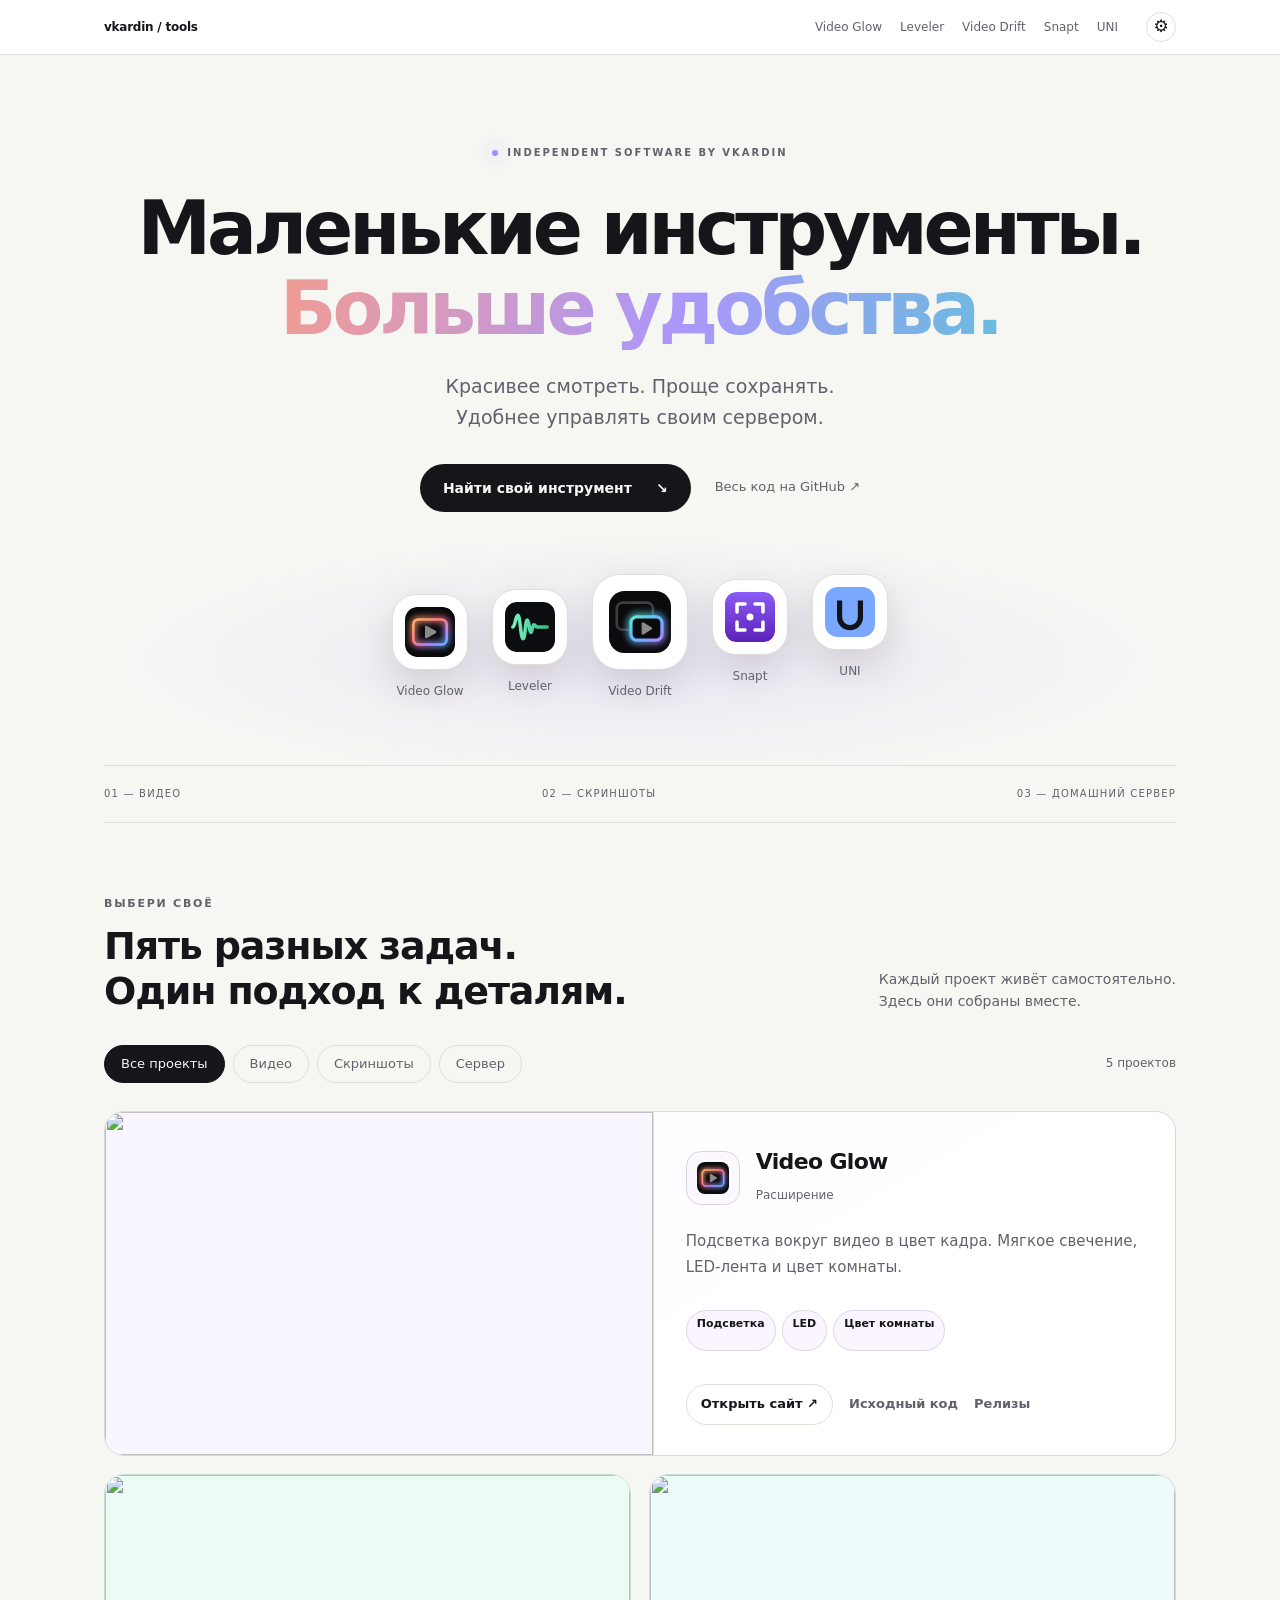
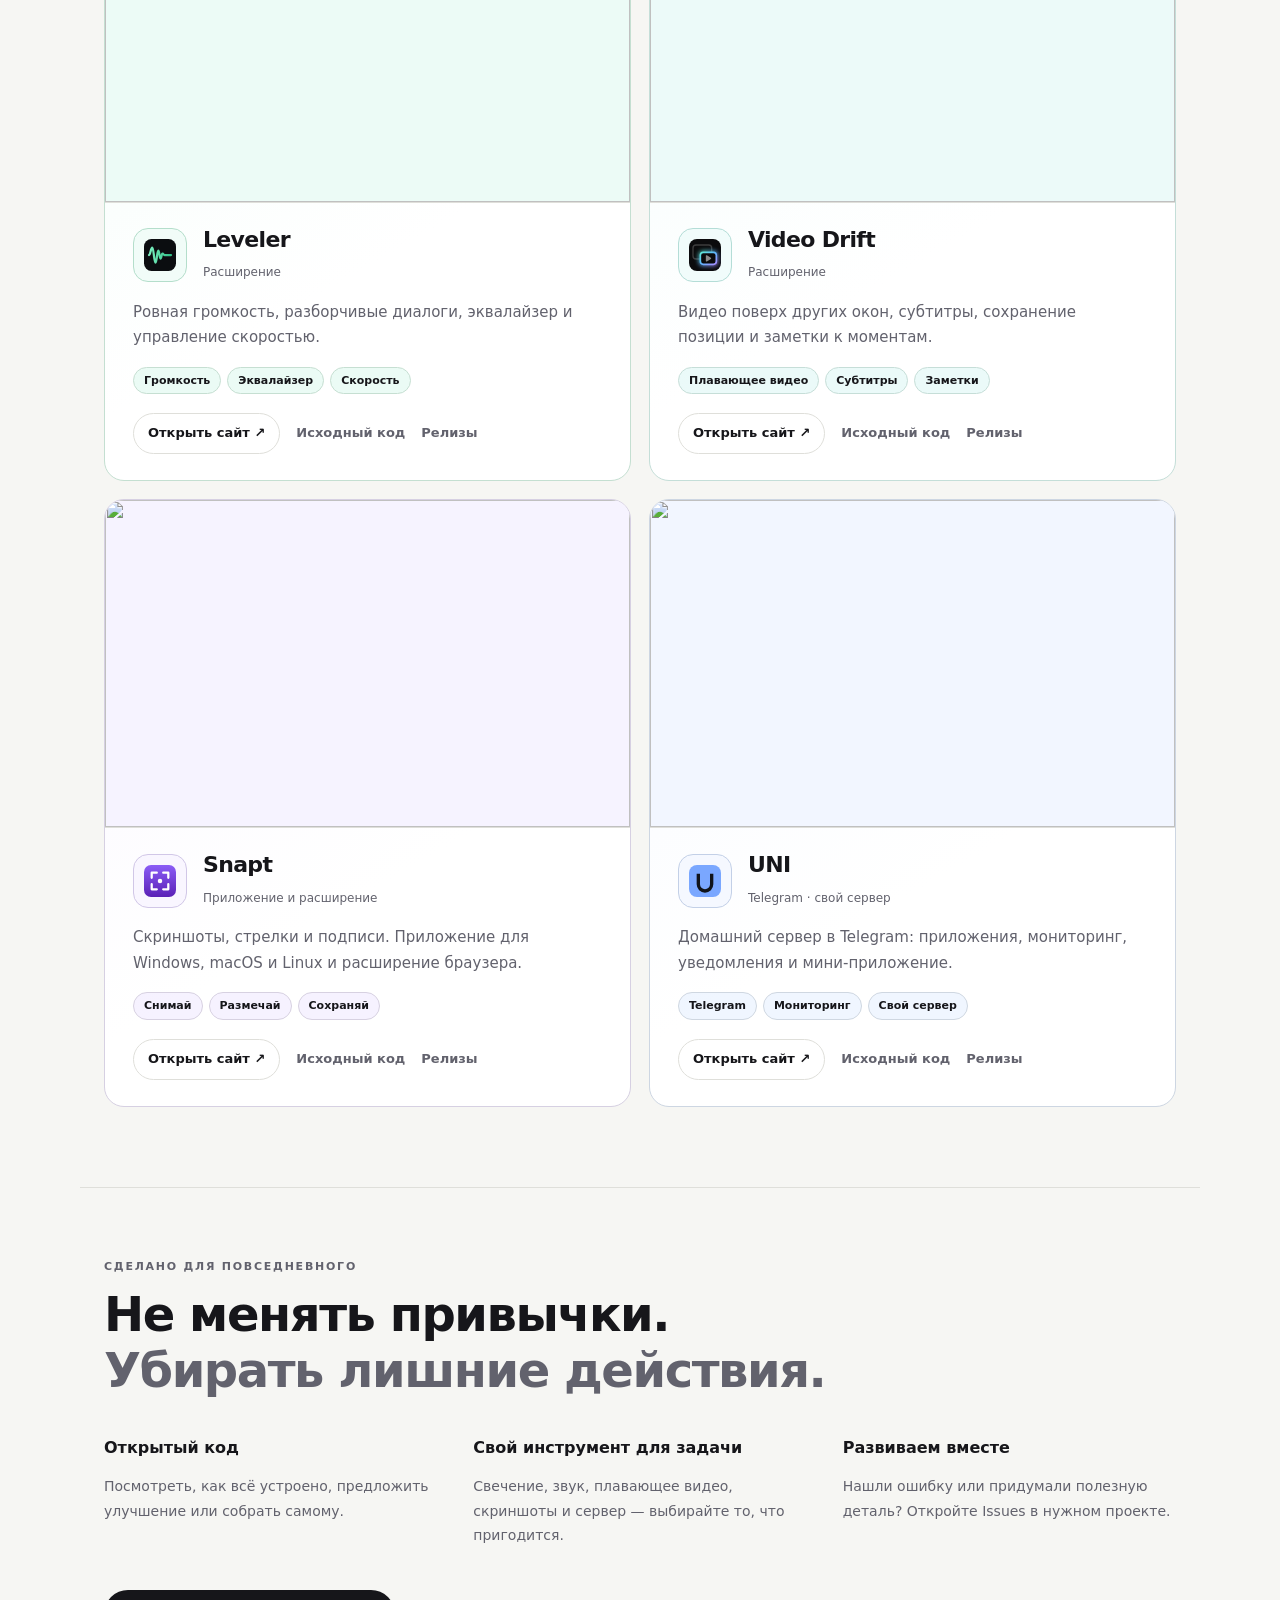
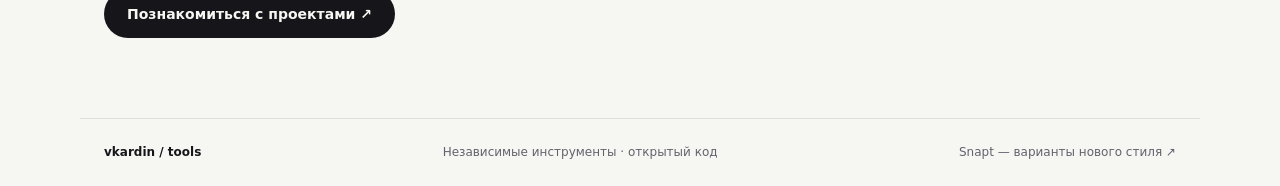
==== docs/projects/index.html @ ae161374 "Restore visual project cards and add shared site preferences" ====
<!doctype html><html lang="ru"><head><meta charset="utf-8"><meta name="viewport" content="width=device-width,initial-scale=1"><title>vkardin / tools — инструменты на каждый день</title><meta name="description" content="Video Glow, Leveler, Video Drift, Snapt и UNI. Все проекты vkardin: видео, скриншоты и домашний сервер."><meta property="og:title" content="vkardin / tools"><meta property="og:description" content="Видео. Скриншоты. Свой сервер. Пять проектов одного автора."><meta property="og:image" content="https://vkardin.github.io/video-drift/img/apps/glow-ru.webp"><meta name="theme-color" content="#0a0a0b"><link rel="canonical" href="https://vkardin.github.io/video-glow/projects/"><link rel="icon" href="../img/logo.svg"><script src="../family-head.js?v=2"></script><link rel="stylesheet" href="../family.css?v=2"><link rel="stylesheet" href="hub.css?v=1"></head><body data-family="hub" style="--family-accent:#a98bff"><a class="family-skip" href="#family-content" data-family-word="skip">Перейти к содержимому</a><nav class="family-nav" aria-label="vkardin projects"><div class="family-nav-inner"><a class="family-brand" href="https://vkardin.github.io/video-glow/projects/">vkardin / tools</a><div class="family-nav-links"><a href="https://vkardin.github.io/video-glow/">Video Glow</a><a href="https://vkardin.github.io/leveler/">Leveler</a><a href="https://vkardin.github.io/video-drift/">Video Drift</a><a href="https://vkardin.github.io/snapt/">Snapt</a><a href="https://vkardin.github.io/uni-homebot/">UNI</a></div></div></nav>
<main id="family-content" tabindex="-1"><section class="hub-hero hub-wrap"><div class="hub-eyebrow"><span></span> INDEPENDENT SOFTWARE BY VKARDIN</div><h1>Маленькие инструменты.<br><em>Больше удобства.</em></h1><p class="hub-lead">Красивее смотреть. Проще сохранять.<br>Удобнее управлять своим сервером.</p><div class="hub-cta"><a class="hub-button" href="#projects">Найти свой инструмент <span>↘</span></a><a href="https://github.com/vkardin" class="hub-source">Весь код на GitHub ↗</a></div><div class="hub-orbit" aria-label="Пять проектов vkardin"><a href="#video-glow" class="orbit-app" style="--i:0"><img src="../family-assets/video-glow.svg" width="52" height="52" alt=""><span>Video Glow</span></a><a href="#leveler" class="orbit-app" style="--i:1"><img src="../family-assets/leveler.svg" width="52" height="52" alt=""><span>Leveler</span></a><a href="#video-drift" class="orbit-app" style="--i:2"><img src="../family-assets/video-drift.svg" width="52" height="52" alt=""><span>Video Drift</span></a><a href="#snapt" class="orbit-app" style="--i:3"><img src="../family-assets/snapt.svg" width="52" height="52" alt=""><span>Snapt</span></a><a href="#uni-homebot" class="orbit-app" style="--i:4"><img src="../family-assets/uni-homebot.svg" width="52" height="52" alt=""><span>UNI</span></a>
</div><div class="hub-baseline"><span>01 — ВИДЕО</span><span>02 — СКРИНШОТЫ</span><span>03 — ДОМАШНИЙ СЕРВЕР</span></div></section>
<section id="projects" class="hub-wrap hub-projects"><div class="hub-section-head"><div><p class="family-kicker">ВЫБЕРИ СВОЁ</p><h2>Пять разных задач.<br>Один подход к деталям.</h2></div><p>Каждый проект живёт самостоятельно.<br>Здесь они собраны вместе.</p></div><div class="hub-filters" role="group" aria-label="Категории проектов"><button data-filter="all" aria-pressed="true">Все проекты</button><button data-filter="video" aria-pressed="false">Видео</button><button data-filter="capture" aria-pressed="false">Скриншоты</button><button data-filter="server" aria-pressed="false">Сервер</button><span id="filter-result" role="status" aria-live="polite">5 проектов</span></div><div class="family-grid hub-grid"><article id="video-glow" data-category="video" class="family-card" style="--project-accent:#d3b3ff"><a class="family-preview" href="https://vkardin.github.io/video-glow/" tabindex="-1" aria-hidden="true"><img src="https://vkardin.github.io/video-drift/img/apps/glow-ru.webp" alt="" width="960" height="600" loading="lazy"></a><header class="family-card-header"><span class="family-icon"><img src="../family-assets/video-glow.svg" alt="" width="32" height="32" loading="lazy"></span><div><h3>Video Glow</h3><small data-family-type="video-glow">Расширение</small></div></header><p data-family-description="video-glow">Подсветка вокруг видео в цвет кадра. Мягкое свечение, LED-лента и цвет комнаты.</p><ul class="family-chips"><li data-family-chip="video-glow:0">Подсветка</li><li data-family-chip="video-glow:1">LED</li><li data-family-chip="video-glow:2">Цвет комнаты</li></ul><div class="family-actions"><a data-family-site="video-glow" href="https://vkardin.github.io/video-glow/" data-family-word="site">Открыть сайт ↗</a><a href="https://github.com/vkardin/video-glow" data-family-word="code">Исходный код</a><a href="https://github.com/vkardin/video-glow/releases" data-family-word="download">Релизы</a></div></article><article id="leveler" data-category="video" class="family-card" style="--project-accent:#63ddb0"><a class="family-preview" href="https://vkardin.github.io/leveler/" tabindex="-1" aria-hidden="true"><img src="https://vkardin.github.io/video-glow/img/apps/leveler-ru.webp" alt="" width="960" height="600" loading="lazy"></a><header class="family-card-header"><span class="family-icon"><img src="../family-assets/leveler.svg" alt="" width="32" height="32" loading="lazy"></span><div><h3>Leveler</h3><small data-family-type="leveler">Расширение</small></div></header><p data-family-description="leveler">Ровная громкость, разборчивые диалоги, эквалайзер и управление скоростью.</p><ul class="family-chips"><li data-family-chip="leveler:0">Громкость</li><li data-family-chip="leveler:1">Эквалайзер</li><li data-family-chip="leveler:2">Скорость</li></ul><div class="family-actions"><a data-family-site="leveler" href="https://vkardin.github.io/leveler/" data-family-word="site">Открыть сайт ↗</a><a href="https://github.com/vkardin/leveler" data-family-word="code">Исходный код</a><a href="https://github.com/vkardin/leveler/releases" data-family-word="download">Релизы</a></div></article><article id="video-drift" data-category="video" class="family-card" style="--project-accent:#63d9d0"><a class="family-preview" href="https://vkardin.github.io/video-drift/" tabindex="-1" aria-hidden="true"><img src="https://vkardin.github.io/video-glow/img/apps/floatr-ru.webp" alt="" width="960" height="600" loading="lazy"></a><header class="family-card-header"><span class="family-icon"><img src="../family-assets/video-drift.svg" alt="" width="32" height="32" loading="lazy"></span><div><h3>Video Drift</h3><small data-family-type="video-drift">Расширение</small></div></header><p data-family-description="video-drift">Видео поверх других окон, субтитры, сохранение позиции и заметки к моментам.</p><ul class="family-chips"><li data-family-chip="video-drift:0">Плавающее видео</li><li data-family-chip="video-drift:1">Субтитры</li><li data-family-chip="video-drift:2">Заметки</li></ul><div class="family-actions"><a data-family-site="video-drift" href="https://vkardin.github.io/video-drift/" data-family-word="site">Открыть сайт ↗</a><a href="https://github.com/vkardin/video-drift" data-family-word="code">Исходный код</a><a href="https://github.com/vkardin/video-drift/releases" data-family-word="download">Релизы</a></div></article><article id="snapt" data-category="capture" class="family-card" style="--project-accent:#b79bff"><a class="family-preview" href="https://vkardin.github.io/snapt/" tabindex="-1" aria-hidden="true"><img src="https://vkardin.github.io/video-glow/img/apps/snapt.webp" alt="" width="960" height="600" loading="lazy"></a><header class="family-card-header"><span class="family-icon"><img src="../family-assets/snapt.svg" alt="" width="32" height="32" loading="lazy"></span><div><h3>Snapt</h3><small data-family-type="snapt">Приложение и расширение</small></div></header><p data-family-description="snapt">Скриншоты, стрелки и подписи. Приложение для Windows, macOS и Linux и расширение браузера.</p><ul class="family-chips"><li data-family-chip="snapt:0">Снимай</li><li data-family-chip="snapt:1">Размечай</li><li data-family-chip="snapt:2">Сохраняй</li></ul><div class="family-actions"><a data-family-site="snapt" href="https://vkardin.github.io/snapt/ru/" data-family-word="site">Открыть сайт ↗</a><a href="https://github.com/vkardin/snapt" data-family-word="code">Исходный код</a><a href="https://github.com/vkardin/snapt/releases" data-family-word="download">Релизы</a></div></article><article id="uni-homebot" data-category="server" class="family-card" style="--project-accent:#8fb5ff"><a class="family-preview" href="https://vkardin.github.io/uni-homebot/" tabindex="-1" aria-hidden="true"><img src="https://vkardin.github.io/video-glow/img/apps/uni.webp" alt="" width="960" height="600" loading="lazy"></a><header class="family-card-header"><span class="family-icon"><img src="../family-assets/uni-homebot.svg" alt="" width="32" height="32" loading="lazy"></span><div><h3>UNI</h3><small data-family-type="uni-homebot">Telegram · свой сервер</small></div></header><p data-family-description="uni-homebot">Домашний сервер в Telegram: приложения, мониторинг, уведомления и мини-приложение.</p><ul class="family-chips"><li data-family-chip="uni-homebot:0">Telegram</li><li data-family-chip="uni-homebot:1">Мониторинг</li><li data-family-chip="uni-homebot:2">Свой сервер</li></ul><div class="family-actions"><a data-family-site="uni-homebot" href="https://vkardin.github.io/uni-homebot/" data-family-word="site">Открыть сайт ↗</a><a href="https://github.com/vkardin/uni-homebot" data-family-word="code">Исходный код</a><a href="https://github.com/vkardin/uni-homebot/releases" data-family-word="download">Релизы</a></div></article>
</div></section><section class="hub-wrap hub-about"><p class="family-kicker">СДЕЛАНО ДЛЯ ПОВСЕДНЕВНОГО</p><h2>Не менять привычки.<br><span>Убирать лишние действия.</span></h2><div class="hub-principles"><div><b>Открытый код</b><p>Посмотреть, как всё устроено, предложить улучшение или собрать самому.</p></div><div><b>Свой инструмент для задачи</b><p>Свечение, звук, плавающее видео, скриншоты и сервер — выбирайте то, что пригодится.</p></div><div><b>Развиваем вместе</b><p>Нашли ошибку или придумали полезную деталь? Откройте Issues в нужном проекте.</p></div></div><a class="hub-button" href="https://github.com/vkardin">Познакомиться с проектами ↗</a></section></main><footer class="hub-wrap hub-footer"><a href="https://github.com/vkardin">vkardin / tools</a><span>Независимые инструменты · открытый код</span><a href="snapt-concepts.html">Snapt — варианты нового стиля ↗</a></footer><script src="../family.js?v=2"></script><script src="hub.js"></script></body></html>
---- docs/family.css ----
/* Shared presentation for the vkardin project family. */
:root{--family-bg:#0a0a0b;--family-card:#131315;--family-line:#27272c;--family-text:#f3f2ef;--family-muted:#a2a1aa;--family-field:#1c1c20}
@media(prefers-color-scheme:light){:root:not([data-theme=dark]){--family-bg:#f6f6f3;--family-card:#fff;--family-line:#dfdfda;--family-text:#16161a;--family-muted:#62626d;--family-field:#efefec}}
body[data-family]{--bg:var(--family-bg);--bg2:var(--family-field);--card:var(--family-card);--card2:var(--family-field);--line:var(--family-line);--text:var(--family-text);--text-2:var(--family-text);--muted:var(--family-muted);--dim:var(--family-muted);--field:var(--family-field);background:var(--family-bg);color:var(--family-text);font-family:Inter,system-ui,-apple-system,'Segoe UI',sans-serif;-webkit-font-smoothing:antialiased}
body[data-family] .wrap{max-width:1120px;margin-inline:auto;padding-inline:24px}
body[data-family] h1{font-size:clamp(38px,6.2vw,68px);line-height:1.06;letter-spacing:-.045em;text-wrap:balance}
body[data-family] h2{font-size:clamp(27px,3.4vw,40px);letter-spacing:-.03em;line-height:1.16;text-wrap:balance}
body[data-family] .hero{padding-block:76px 48px}
body[data-family] .top{background:var(--family-bg);border-bottom:1px solid var(--family-line)}
body[data-family] .btn{border-radius:999px;transition:background .18s,border-color .18s}
body[data-family] .btn.primary,body[data-family] .btn-primary{background:var(--family-text);border-color:var(--family-text);color:var(--family-bg);box-shadow:none}
body[data-family] img{max-width:100%}
body[data-family] a:focus-visible,body[data-family] button:focus-visible{outline:2px solid var(--family-accent,#b79bff);outline-offset:4px}
body[data-family] section[id]{scroll-margin-top:90px}
.family-nav{font:500 12px/1.4 Inter,system-ui,sans-serif!important;background:var(--family-card);border-bottom:1px solid var(--family-line);color:var(--family-muted);position:relative;z-index:11;display:block!important;padding:0!important}
.family-nav-inner{display:flex;align-items:center;gap:24px;max-width:1120px;margin:auto;padding:12px 24px;min-height:44px}
.family-brand{font-weight:750!important;letter-spacing:-.02em;color:var(--family-text)!important;text-decoration:none!important;white-space:nowrap}
.family-nav-links{display:flex;gap:18px;align-items:center;flex-wrap:wrap;margin-left:auto}
.family-nav a{color:var(--family-muted);text-decoration:none;font:inherit}
.family-nav a:hover,.family-nav a[aria-current=page]{color:var(--family-text)}
.family-skip{position:fixed;left:12px;top:-100px;z-index:100;background:var(--family-text);color:var(--family-bg);padding:10px;border-radius:8px}
.family-skip:focus{top:12px}
.family-section{padding:80px 0!important;border-top:1px solid var(--family-line);background:var(--family-bg);color:var(--family-text)}
.family-section .family-wrap{max-width:1120px;margin:auto;padding:0 24px}
.family-kicker{text-transform:uppercase;letter-spacing:.16em;font-size:11px;font-weight:700;color:var(--family-muted);margin:0 0 12px}
.family-section h2{margin:0 0 12px!important;color:var(--family-text)}
.family-intro{max-width:65ch;color:var(--family-muted);margin:0 0 32px;line-height:1.7}
.family-grid{display:grid;grid-template-columns:repeat(2,minmax(0,1fr));gap:18px}
.family-card{--project-accent:#b79bff;border:1px solid var(--family-line);border-radius:20px;padding:28px;background:var(--family-card);display:flex;flex-direction:column;gap:18px;transition:transform .18s,border-color .18s}
.family-card:hover{border-color:var(--project-accent);transform:translateY(-3px)}
.family-card-header{display:flex!important;align-items:center;gap:16px;padding:0!important;border:0!important;background:none!important;position:static!important;margin:0!important}
.family-icon{width:54px;height:54px;border:1px solid color-mix(in srgb,var(--project-accent) 35%,var(--family-line));background:color-mix(in srgb,var(--project-accent) 9%,var(--family-card));border-radius:15px;display:grid;place-items:center;flex:none;color:var(--project-accent);font-weight:800;font-size:22px}
.family-icon img{width:32px;height:32px;object-fit:contain}
.family-card h3{font-size:22px!important;line-height:1.2;letter-spacing:-.03em;margin:0 0 5px!important;color:var(--family-text)}
.family-card small{font-size:12px;color:var(--family-muted)}
.family-card p{margin:0!important;color:var(--family-muted);font-size:15px;line-height:1.7}
.family-actions{display:flex;align-items:center;gap:16px;flex-wrap:wrap;margin-top:auto;padding-top:3px}
.family-actions a{font-size:13px!important;font-weight:600;text-decoration:none!important;color:var(--family-muted)}
.family-actions a:first-child{color:var(--family-text);border:1px solid var(--family-line);padding:9px 14px;border-radius:999px}
.family-actions a:hover{color:var(--family-text);border-color:var(--project-accent)}
.family-credit{margin-top:24px;font-size:13px;color:var(--family-muted)}
.family-credit a{color:var(--family-text)}
@media(max-width:760px){.family-nav-inner{align-items:flex-start;gap:12px}.family-nav-links{gap:8px 14px;justify-content:flex-end}.family-grid{grid-template-columns:1fr}.family-section{padding-block:48px!important}.family-card{padding:22px}body[data-family] .hero{padding-block:48px 32px}body[data-family] .wrap{padding-inline:18px}.family-section .family-wrap{padding-inline:18px}}
@media(prefers-reduced-motion:reduce){html{scroll-behavior:auto!important}.family-card,body[data-family] .btn{transition:none}.family-card:hover{transform:none}}

/* Preview-led project cards. */
.family-card{position:relative;overflow:hidden;gap:16px;padding:0 28px 26px;border-color:color-mix(in srgb,var(--project-accent) 22%,var(--family-line));background:linear-gradient(150deg,color-mix(in srgb,var(--project-accent) 7%,var(--family-card)),var(--family-card) 60%)}
.family-preview{display:block;margin:0 -28px 8px;overflow:hidden;aspect-ratio:16/10;background:color-mix(in srgb,var(--project-accent) 12%,var(--family-card));border-bottom:1px solid var(--family-line)}
.family-preview img{display:block;width:100%;height:100%;object-fit:cover;transition:transform .35s}
.family-card:hover .family-preview img{transform:scale(1.025)}
.family-card .family-chips{list-style:none;display:flex;flex-wrap:wrap;gap:6px;margin:0;padding:0}
.family-chips li{font-size:11px;font-weight:600;padding:4px 10px;border-radius:999px;color:var(--family-text);background:color-mix(in srgb,var(--project-accent) 13%,transparent);border:1px solid color-mix(in srgb,var(--project-accent) 20%,var(--family-line))}
@media(max-width:760px){.family-card{padding:0 22px 22px}.family-preview{margin-inline:-22px}}
@media(prefers-reduced-motion:reduce){.family-preview img{transition:none}.family-card:hover .family-preview img{transform:none}}

/* Shared site controls and component tokens. */
:root[data-theme=light]{--family-bg:#f6f6f3;--family-card:#fff;--family-line:#dfdfda;--family-text:#16161a;--family-muted:#62626d;--family-field:#efefec;color-scheme:light}
:root[data-theme=dark]{--family-bg:#0a0a0b;--family-card:#131315;--family-line:#27272c;--family-text:#f3f2ef;--family-muted:#a2a1aa;--family-field:#1c1c20;color-scheme:dark}
@media(prefers-color-scheme:light){:root:not([data-theme=dark]){color-scheme:light}}
@media(prefers-color-scheme:dark){:root:not([data-theme=light]){color-scheme:dark}}
body[data-family]{--bg-soft:var(--family-field);--on-accent:var(--family-bg);--accent:var(--family-text);--brand:var(--family-text);--brand-strong:var(--family-text);--warn:var(--family-muted);--topbar:var(--family-bg);--hover-line:var(--family-muted);--font:Inter,system-ui,-apple-system,'Segoe UI',sans-serif}
body[data-family] .top .wrap{height:60px;gap:16px}
body[data-family] .top .brand{font-size:16px;font-weight:650;letter-spacing:-.01em;color:var(--family-text)}
body[data-family] .top .brand img{width:28px;height:28px}
body[data-family] .top nav,body[data-family] .top .nav{gap:20px;font-size:14px}
body[data-family] .top nav a,body[data-family] .top .nav a{font-size:14px;font-weight:400;color:var(--family-muted)}
body[data-family] .top nav a:hover{color:var(--family-text)}
body[data-family] .langs,body[data-family] .top nav .langs{display:flex;gap:2px;border:0;border-radius:999px;background:var(--family-field);padding:3px}
body[data-family] .langs button,body[data-family] .langs a{font:600 12px var(--font);padding:5px 10px;border-radius:999px;color:var(--family-muted);border:0;text-decoration:none}
body[data-family] .langs button[aria-pressed=true],body[data-family] .top nav .langs a[aria-current]{background:var(--family-text);color:var(--family-bg)}
body[data-family] .btn{font:600 15px var(--font);padding:12px 20px;border:1px solid var(--family-line);border-radius:999px;background:var(--family-card);color:var(--family-text);box-shadow:none}
body[data-family] .btn.primary,body[data-family] .btn-primary{background:var(--family-text);border-color:var(--family-text);color:var(--family-bg)}
body[data-family] .btn.primary:hover,body[data-family] .btn-primary:hover{background:var(--family-text);filter:brightness(.9)}
body[data-family] .copy{background:var(--family-field);color:var(--family-text);border:1px solid var(--family-line);border-radius:999px;font:600 13px var(--font)}
body[data-family] .tile,body[data-family] .card,body[data-family] .os,body[data-family] details{border-radius:16px}
.family-settings-button{flex:none;margin-left:4px;min-width:30px;height:30px;border:1px solid var(--family-line);border-radius:50%;background:transparent;color:var(--family-text);font-size:17px;cursor:pointer}
.family-settings-dialog{width:min(420px,calc(100% - 32px));border:1px solid var(--family-line);border-radius:20px;padding:26px;background:var(--family-card);color:var(--family-text);font:15px/1.5 Inter,system-ui,sans-serif;box-shadow:0 30px 100px #0006}
.family-settings-dialog::backdrop{background:#0008;backdrop-filter:blur(6px)}
.family-settings-heading{display:flex;align-items:center;justify-content:space-between;gap:16px;margin-bottom:20px}
body[data-family] .family-settings-heading h2{font-size:22px;margin:0}
.family-close{border:0;background:transparent;color:var(--family-muted);font-size:26px;cursor:pointer}
.family-settings-dialog label{display:flex;align-items:center;justify-content:space-between;gap:16px;margin-top:16px}
.family-settings-dialog select{font:inherit;max-width:180px;background:var(--family-field);border:1px solid var(--family-line);border-radius:9px;color:var(--family-text);padding:8px}
.family-settings-dialog p{font-size:13px;color:var(--family-muted);margin:24px 0 0}
html[data-motion=reduce]{scroll-behavior:auto!important}
html[data-motion=reduce] *,html[data-motion=reduce] *::before,html[data-motion=reduce] *::after{animation:none!important;transition:none!important;scroll-behavior:auto!important}
@media(max-width:760px){.family-nav-inner{gap:8px;padding-inline:18px}.family-nav-links{gap:6px 10px}.family-settings-button{margin-left:0}}
---- docs/projects/hub.css ----
*{box-sizing:border-box}html{scroll-behavior:smooth}body{margin:0;font:16px/1.6 Inter,system-ui,sans-serif}a{color:inherit}button{font:inherit}button,a{-webkit-tap-highlight-color:transparent}.hub-wrap{max-width:1120px;padding-inline:24px;margin-inline:auto}.hub-hero{padding-top:90px;padding-bottom:0;text-align:center;position:relative;overflow:hidden}.hub-eyebrow{font-size:10px;letter-spacing:.2em;font-weight:650;color:var(--family-muted);display:flex;align-items:center;justify-content:center;gap:9px}.hub-eyebrow span{width:6px;height:6px;border-radius:50%;background:#a98bff;box-shadow:0 0 18px #a98bff}.hub-hero h1{font-size:clamp(40px,6.2vw,74px)!important;line-height:1.08!important;margin:28px 0 22px;letter-spacing:-.055em!important;max-width:none}.hub-hero h1 em{font-style:normal;background:linear-gradient(100deg,#f29c92,#ac96fa 55%,#69bcdf);background-clip:text;color:transparent}.hub-lead{color:var(--family-muted);font-size:19px;line-height:1.65;margin:0 0 30px}.hub-cta{display:flex;justify-content:center;gap:24px;align-items:center;flex-wrap:wrap}.hub-button{display:inline-flex;align-items:center;justify-content:center;gap:24px;padding:13px 23px;border-radius:999px;background:var(--family-text);color:var(--family-bg);text-decoration:none;font-size:14px;font-weight:650}.hub-button:hover{filter:brightness(.9)}.hub-source{font-size:13px;color:var(--family-muted);text-decoration:none}.hub-orbit{display:flex;justify-content:center;gap:24px;align-items:center;min-height:235px;margin:18px -15px 0;background:radial-gradient(ellipse at 50% 55%,#9e7dff1f,transparent 67%);position:relative}.orbit-app{display:flex;flex-direction:column;align-items:center;gap:12px;text-decoration:none;font-size:12px;color:var(--family-muted);transform:translateY(calc(var(--i)*-5px));transition:transform .25s}.orbit-app:hover{transform:translateY(-12px);color:var(--family-text)}.orbit-app img{width:76px;height:76px;padding:12px;border-radius:24px;background:var(--family-card);border:1px solid var(--family-line);box-shadow:0 16px 40px #0002}.orbit-app:nth-child(3) img{width:96px;height:96px;padding:16px;border-radius:28px}.hub-baseline{display:flex;justify-content:space-between;gap:16px;border-top:1px solid var(--family-line);border-bottom:1px solid var(--family-line);padding:20px 0;font-size:10px;letter-spacing:.12em;color:var(--family-muted)}.hub-projects{padding-top:72px;padding-bottom:80px;scroll-margin-top:24px}.hub-section-head{display:flex;justify-content:space-between;align-items:flex-end;gap:24px;margin-bottom:32px}.hub-section-head h2{margin:0;font-size:clamp(28px,3.2vw,38px)!important}.hub-section-head>p{color:var(--family-muted);font-size:14px;margin:0}.hub-filters{display:flex;align-items:center;gap:8px;flex-wrap:wrap;margin-bottom:28px}.hub-filters button{background:none;border:1px solid var(--family-line);border-radius:999px;color:var(--family-muted);padding:8px 16px;cursor:pointer;font-size:13px}.hub-filters button[aria-pressed=true]{background:var(--family-text);color:var(--family-bg);border-color:var(--family-text)}#filter-result{margin-left:auto;font-size:12px;color:var(--family-muted)}.hub-grid .family-card:first-child{grid-column:1/-1;display:grid;grid-template-columns:1.2fr 1fr;column-gap:32px;padding:0 32px 0 0}.hub-grid .family-card:first-child .family-preview{grid-column:1;grid-row:1/5;margin:0;aspect-ratio:auto;border:0;border-right:1px solid var(--family-line)}.hub-grid .family-card:first-child .family-card-header{margin-top:30px!important}.hub-grid .family-card:first-child .family-actions{margin-bottom:30px}.hub-grid .family-card[hidden]{display:none}.hub-grid .family-card{scroll-margin-top:24px}.hub-about{border-top:1px solid var(--family-line);padding-block:70px 80px}.hub-about h2{font-size:clamp(32px,4vw,48px)!important;margin:0 0 36px}.hub-about h2 span{color:var(--family-muted)}.hub-principles{display:grid;grid-template-columns:repeat(3,1fr);gap:36px;margin-bottom:28px}.hub-principles b{font-size:16px}.hub-principles p{font-size:14px;line-height:1.75;color:var(--family-muted)}.hub-footer{display:flex;align-items:center;justify-content:space-between;gap:20px;flex-wrap:wrap;padding-block:24px;border-top:1px solid var(--family-line);color:var(--family-muted);font-size:12px}.hub-footer a{text-decoration:none}.hub-footer a:first-child{color:var(--family-text);font-weight:650}@media(max-width:760px){.hub-hero{padding-top:52px}.hub-eyebrow{font-size:8px}.hub-orbit{gap:12px;min-height:190px}.orbit-app img{width:54px;height:54px;padding:8px;border-radius:17px}.orbit-app:nth-child(3) img{width:66px;height:66px;padding:10px;border-radius:20px}.orbit-app{font-size:9px}.hub-baseline{font-size:8px;letter-spacing:.04em}.hub-section-head{display:block}.hub-section-head>p{margin-top:18px}.hub-principles{grid-template-columns:1fr;gap:12px}.hub-grid .family-card:first-child{display:flex;grid-column:auto;padding:0 22px 22px}.hub-grid .family-card:first-child .family-preview{margin:0 -22px 8px;aspect-ratio:16/10;border-bottom:1px solid var(--family-line)}.hub-grid .family-card:first-child .family-card-header{margin-top:0!important}.hub-grid .family-card:first-child .family-actions{margin-bottom:0}#filter-result{width:100%;margin:5px 0 0}.hub-wrap{padding-inline:18px}.hub-projects{padding-top:48px}}@media(prefers-reduced-motion:reduce){html{scroll-behavior:auto}.orbit-app{transition:none;transform:none}.orbit-app:hover{transform:none}}
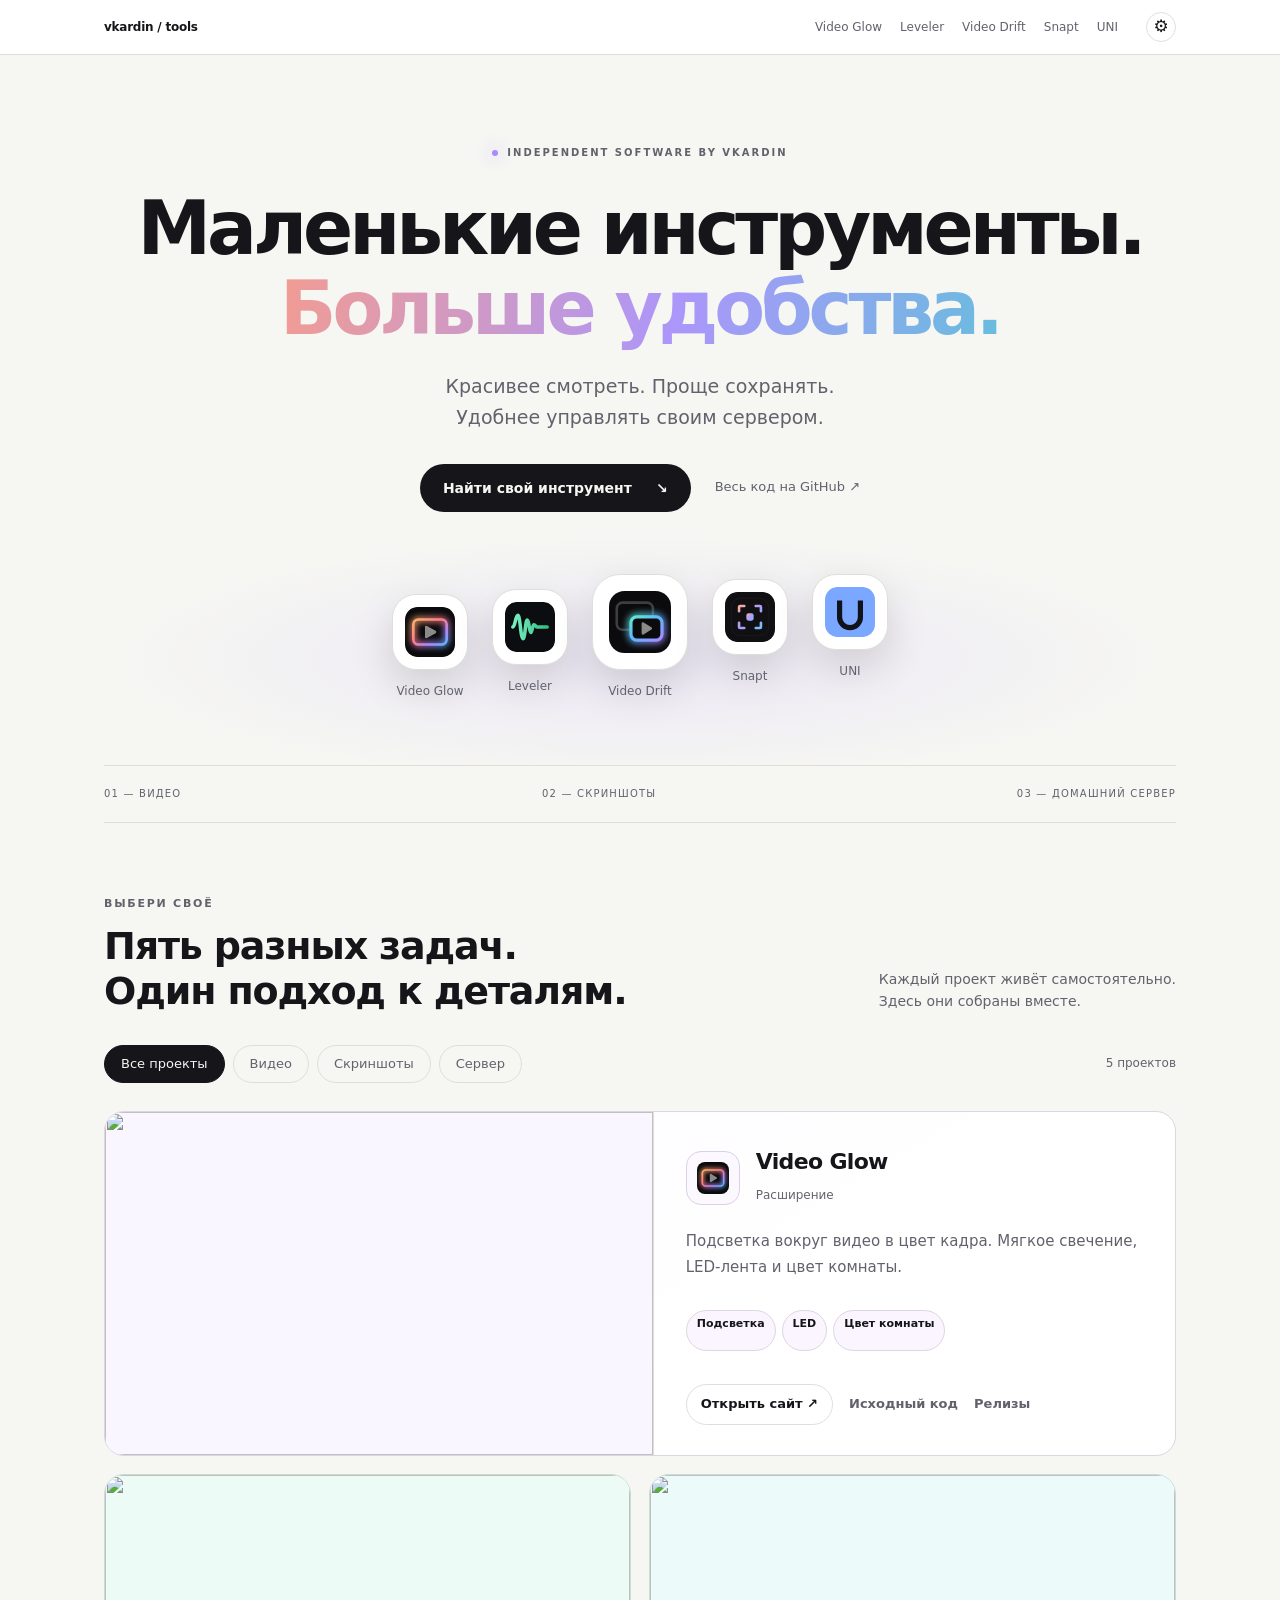
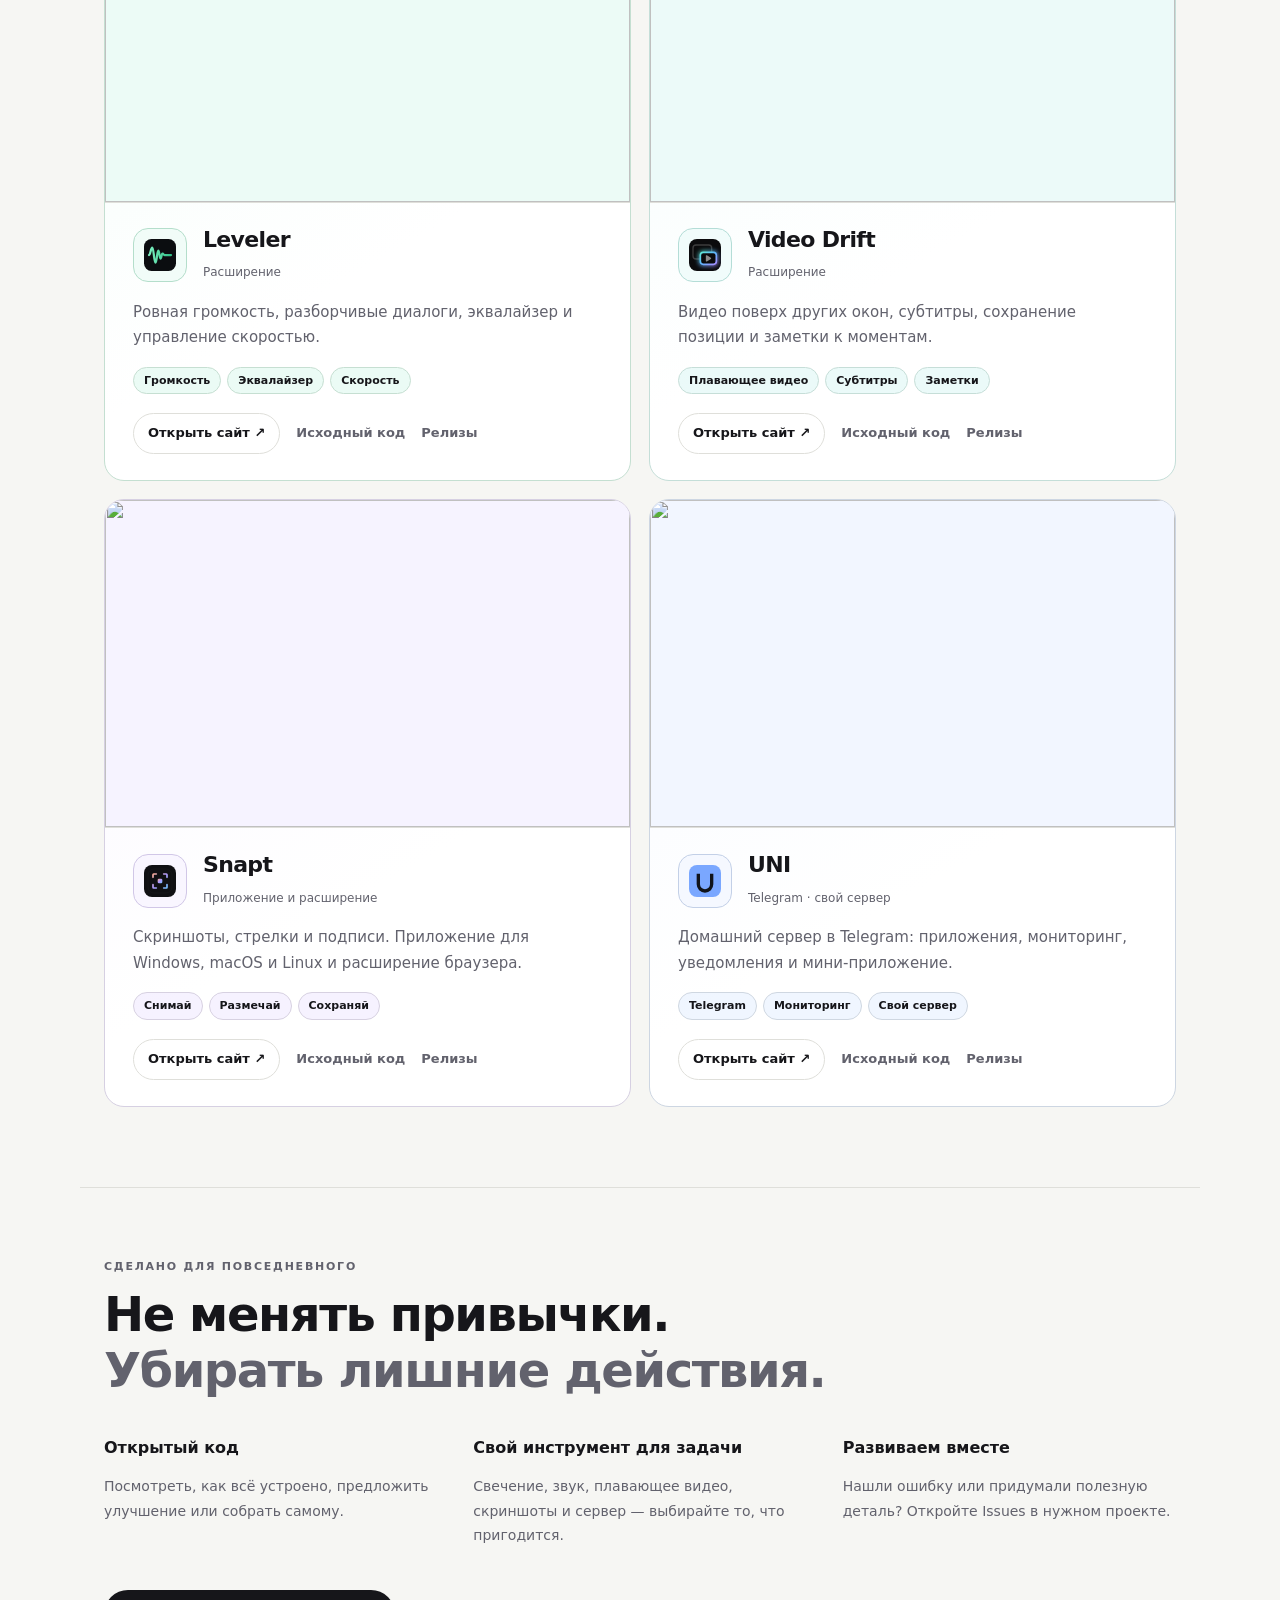
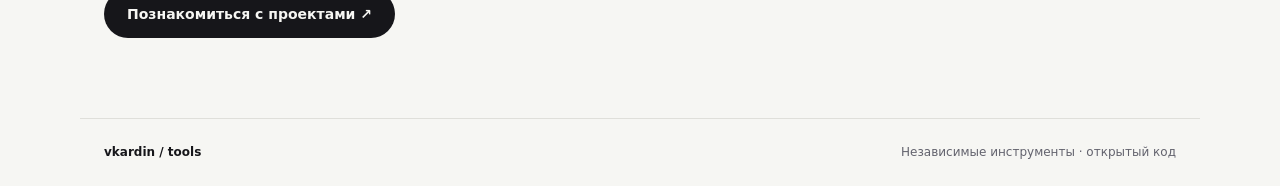
==== commit 08602f8d: "Unify site languages, navigation and interactive previews" ====
--- a/docs/projects/index.html
+++ b/docs/projects/index.html
@@ -2,4 +2,4 @@
 <main id="family-content" tabindex="-1"><section class="hub-hero hub-wrap"><div class="hub-eyebrow"><span></span> INDEPENDENT SOFTWARE BY VKARDIN</div><h1>Маленькие инструменты.<br><em>Больше удобства.</em></h1><p class="hub-lead">Красивее смотреть. Проще сохранять.<br>Удобнее управлять своим сервером.</p><div class="hub-cta"><a class="hub-button" href="#projects">Найти свой инструмент <span>↘</span></a><a href="https://github.com/vkardin" class="hub-source">Весь код на GitHub ↗</a></div><div class="hub-orbit" aria-label="Пять проектов vkardin"><a href="#video-glow" class="orbit-app" style="--i:0"><img src="../family-assets/video-glow.svg" width="52" height="52" alt=""><span>Video Glow</span></a><a href="#leveler" class="orbit-app" style="--i:1"><img src="../family-assets/leveler.svg" width="52" height="52" alt=""><span>Leveler</span></a><a href="#video-drift" class="orbit-app" style="--i:2"><img src="../family-assets/video-drift.svg" width="52" height="52" alt=""><span>Video Drift</span></a><a href="#snapt" class="orbit-app" style="--i:3"><img src="../family-assets/snapt.svg" width="52" height="52" alt=""><span>Snapt</span></a><a href="#uni-homebot" class="orbit-app" style="--i:4"><img src="../family-assets/uni-homebot.svg" width="52" height="52" alt=""><span>UNI</span></a>
 </div><div class="hub-baseline"><span>01 — ВИДЕО</span><span>02 — СКРИНШОТЫ</span><span>03 — ДОМАШНИЙ СЕРВЕР</span></div></section>
 <section id="projects" class="hub-wrap hub-projects"><div class="hub-section-head"><div><p class="family-kicker">ВЫБЕРИ СВОЁ</p><h2>Пять разных задач.<br>Один подход к деталям.</h2></div><p>Каждый проект живёт самостоятельно.<br>Здесь они собраны вместе.</p></div><div class="hub-filters" role="group" aria-label="Категории проектов"><button data-filter="all" aria-pressed="true">Все проекты</button><button data-filter="video" aria-pressed="false">Видео</button><button data-filter="capture" aria-pressed="false">Скриншоты</button><button data-filter="server" aria-pressed="false">Сервер</button><span id="filter-result" role="status" aria-live="polite">5 проектов</span></div><div class="family-grid hub-grid"><article id="video-glow" data-category="video" class="family-card" style="--project-accent:#d3b3ff"><a class="family-preview" href="https://vkardin.github.io/video-glow/" tabindex="-1" aria-hidden="true"><img src="https://vkardin.github.io/video-drift/img/apps/glow-ru.webp" alt="" width="960" height="600" loading="lazy"></a><header class="family-card-header"><span class="family-icon"><img src="../family-assets/video-glow.svg" alt="" width="32" height="32" loading="lazy"></span><div><h3>Video Glow</h3><small data-family-type="video-glow">Расширение</small></div></header><p data-family-description="video-glow">Подсветка вокруг видео в цвет кадра. Мягкое свечение, LED-лента и цвет комнаты.</p><ul class="family-chips"><li data-family-chip="video-glow:0">Подсветка</li><li data-family-chip="video-glow:1">LED</li><li data-family-chip="video-glow:2">Цвет комнаты</li></ul><div class="family-actions"><a data-family-site="video-glow" href="https://vkardin.github.io/video-glow/" data-family-word="site">Открыть сайт ↗</a><a href="https://github.com/vkardin/video-glow" data-family-word="code">Исходный код</a><a href="https://github.com/vkardin/video-glow/releases" data-family-word="download">Релизы</a></div></article><article id="leveler" data-category="video" class="family-card" style="--project-accent:#63ddb0"><a class="family-preview" href="https://vkardin.github.io/leveler/" tabindex="-1" aria-hidden="true"><img src="https://vkardin.github.io/video-glow/img/apps/leveler-ru.webp" alt="" width="960" height="600" loading="lazy"></a><header class="family-card-header"><span class="family-icon"><img src="../family-assets/leveler.svg" alt="" width="32" height="32" loading="lazy"></span><div><h3>Leveler</h3><small data-family-type="leveler">Расширение</small></div></header><p data-family-description="leveler">Ровная громкость, разборчивые диалоги, эквалайзер и управление скоростью.</p><ul class="family-chips"><li data-family-chip="leveler:0">Громкость</li><li data-family-chip="leveler:1">Эквалайзер</li><li data-family-chip="leveler:2">Скорость</li></ul><div class="family-actions"><a data-family-site="leveler" href="https://vkardin.github.io/leveler/" data-family-word="site">Открыть сайт ↗</a><a href="https://github.com/vkardin/leveler" data-family-word="code">Исходный код</a><a href="https://github.com/vkardin/leveler/releases" data-family-word="download">Релизы</a></div></article><article id="video-drift" data-category="video" class="family-card" style="--project-accent:#63d9d0"><a class="family-preview" href="https://vkardin.github.io/video-drift/" tabindex="-1" aria-hidden="true"><img src="https://vkardin.github.io/video-glow/img/apps/floatr-ru.webp" alt="" width="960" height="600" loading="lazy"></a><header class="family-card-header"><span class="family-icon"><img src="../family-assets/video-drift.svg" alt="" width="32" height="32" loading="lazy"></span><div><h3>Video Drift</h3><small data-family-type="video-drift">Расширение</small></div></header><p data-family-description="video-drift">Видео поверх других окон, субтитры, сохранение позиции и заметки к моментам.</p><ul class="family-chips"><li data-family-chip="video-drift:0">Плавающее видео</li><li data-family-chip="video-drift:1">Субтитры</li><li data-family-chip="video-drift:2">Заметки</li></ul><div class="family-actions"><a data-family-site="video-drift" href="https://vkardin.github.io/video-drift/" data-family-word="site">Открыть сайт ↗</a><a href="https://github.com/vkardin/video-drift" data-family-word="code">Исходный код</a><a href="https://github.com/vkardin/video-drift/releases" data-family-word="download">Релизы</a></div></article><article id="snapt" data-category="capture" class="family-card" style="--project-accent:#b79bff"><a class="family-preview" href="https://vkardin.github.io/snapt/" tabindex="-1" aria-hidden="true"><img src="https://vkardin.github.io/video-glow/img/apps/snapt.webp" alt="" width="960" height="600" loading="lazy"></a><header class="family-card-header"><span class="family-icon"><img src="../family-assets/snapt.svg" alt="" width="32" height="32" loading="lazy"></span><div><h3>Snapt</h3><small data-family-type="snapt">Приложение и расширение</small></div></header><p data-family-description="snapt">Скриншоты, стрелки и подписи. Приложение для Windows, macOS и Linux и расширение браузера.</p><ul class="family-chips"><li data-family-chip="snapt:0">Снимай</li><li data-family-chip="snapt:1">Размечай</li><li data-family-chip="snapt:2">Сохраняй</li></ul><div class="family-actions"><a data-family-site="snapt" href="https://vkardin.github.io/snapt/ru/" data-family-word="site">Открыть сайт ↗</a><a href="https://github.com/vkardin/snapt" data-family-word="code">Исходный код</a><a href="https://github.com/vkardin/snapt/releases" data-family-word="download">Релизы</a></div></article><article id="uni-homebot" data-category="server" class="family-card" style="--project-accent:#8fb5ff"><a class="family-preview" href="https://vkardin.github.io/uni-homebot/" tabindex="-1" aria-hidden="true"><img src="https://vkardin.github.io/video-glow/img/apps/uni.webp" alt="" width="960" height="600" loading="lazy"></a><header class="family-card-header"><span class="family-icon"><img src="../family-assets/uni-homebot.svg" alt="" width="32" height="32" loading="lazy"></span><div><h3>UNI</h3><small data-family-type="uni-homebot">Telegram · свой сервер</small></div></header><p data-family-description="uni-homebot">Домашний сервер в Telegram: приложения, мониторинг, уведомления и мини-приложение.</p><ul class="family-chips"><li data-family-chip="uni-homebot:0">Telegram</li><li data-family-chip="uni-homebot:1">Мониторинг</li><li data-family-chip="uni-homebot:2">Свой сервер</li></ul><div class="family-actions"><a data-family-site="uni-homebot" href="https://vkardin.github.io/uni-homebot/" data-family-word="site">Открыть сайт ↗</a><a href="https://github.com/vkardin/uni-homebot" data-family-word="code">Исходный код</a><a href="https://github.com/vkardin/uni-homebot/releases" data-family-word="download">Релизы</a></div></article>
-</div></section><section class="hub-wrap hub-about"><p class="family-kicker">СДЕЛАНО ДЛЯ ПОВСЕДНЕВНОГО</p><h2>Не менять привычки.<br><span>Убирать лишние действия.</span></h2><div class="hub-principles"><div><b>Открытый код</b><p>Посмотреть, как всё устроено, предложить улучшение или собрать самому.</p></div><div><b>Свой инструмент для задачи</b><p>Свечение, звук, плавающее видео, скриншоты и сервер — выбирайте то, что пригодится.</p></div><div><b>Развиваем вместе</b><p>Нашли ошибку или придумали полезную деталь? Откройте Issues в нужном проекте.</p></div></div><a class="hub-button" href="https://github.com/vkardin">Познакомиться с проектами ↗</a></section></main><footer class="hub-wrap hub-footer"><a href="https://github.com/vkardin">vkardin / tools</a><span>Независимые инструменты · открытый код</span><a href="snapt-concepts.html">Snapt — варианты нового стиля ↗</a></footer><script src="../family.js?v=2"></script><script src="hub.js"></script></body></html>+</div></section><section class="hub-wrap hub-about"><p class="family-kicker">СДЕЛАНО ДЛЯ ПОВСЕДНЕВНОГО</p><h2>Не менять привычки.<br><span>Убирать лишние действия.</span></h2><div class="hub-principles"><div><b>Открытый код</b><p>Посмотреть, как всё устроено, предложить улучшение или собрать самому.</p></div><div><b>Свой инструмент для задачи</b><p>Свечение, звук, плавающее видео, скриншоты и сервер — выбирайте то, что пригодится.</p></div><div><b>Развиваем вместе</b><p>Нашли ошибку или придумали полезную деталь? Откройте Issues в нужном проекте.</p></div></div><a class="hub-button" href="https://github.com/vkardin">Познакомиться с проектами ↗</a></section></main><footer class="hub-wrap hub-footer"><a href="https://github.com/vkardin">vkardin / tools</a><span>Независимые инструменты · открытый код</span></footer><script src="../family.js?v=2"></script><script src="hub.js"></script></body></html>
--- a/docs/family.css
+++ b/docs/family.css
@@ -85,3 +85,17 @@
 html[data-motion=reduce]{scroll-behavior:auto!important}
 html[data-motion=reduce] *,html[data-motion=reduce] *::before,html[data-motion=reduce] *::after{animation:none!important;transition:none!important;scroll-behavior:auto!important}
 @media(max-width:760px){.family-nav-inner{gap:8px;padding-inline:18px}.family-nav-links{gap:6px 10px}.family-settings-button{margin-left:0}}
+
+/* One product header on every website. */
+body[data-family] .top .wrap{display:flex;align-items:center;gap:16px;height:64px;max-width:1120px;padding-inline:24px}
+body[data-family] .top .nav{display:flex;align-items:center;gap:20px;margin-left:auto;font-size:14px}
+body[data-family] .top .nav a{color:var(--family-muted);text-decoration:none;white-space:nowrap}
+body[data-family] .top .brand{display:flex;align-items:center;gap:10px;white-space:nowrap;color:var(--family-text);font-size:16px;font-weight:650}
+body[data-family] .top .brand img{display:block;width:28px;height:28px}
+body[data-family] .top .langs{margin-left:0;flex:none}
+body[data-family] .top .langs a,body[data-family] .top .langs button{font:600 12px/1.4 var(--font);padding:5px 10px;border:0;border-radius:999px;text-decoration:none;cursor:pointer;background:none;color:var(--family-muted)}
+body[data-family] .top .langs a[aria-current],body[data-family] .top .langs button[aria-pressed=true]{background:var(--family-text);color:var(--family-bg)}
+@media(max-width:760px){body[data-family] .top .wrap{height:60px;padding-inline:18px;gap:12px}body[data-family] .top .nav{gap:12px}body[data-family] .top .nav .opt{display:none}}
+@media(max-width:430px){body[data-family] .top .nav{display:none}body[data-family] .top .langs{margin-left:auto}body[data-family] .top .brand{font-size:15px}}
+:root[data-theme=light] body[data-family=video-drift] .hero h1 em{background-image:linear-gradient(90deg,#087d70,#2464b8,#7043bb)}
+@media(prefers-color-scheme:light){:root:not([data-theme=dark]) body[data-family=video-drift] .hero h1 em{background-image:linear-gradient(90deg,#087d70,#2464b8,#7043bb)}}
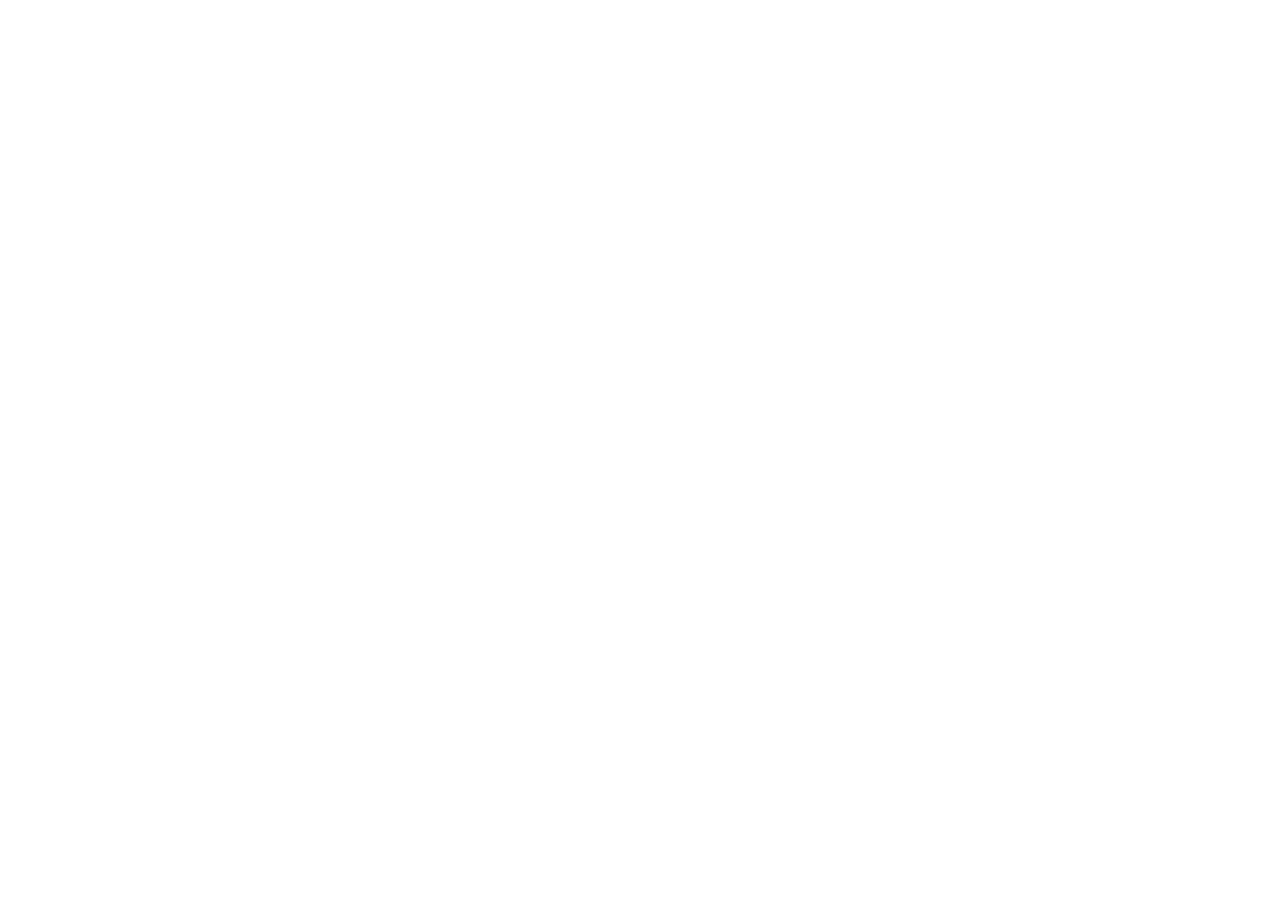
==== commit 011d82f8: "Point the project catalogue links to vkardin.github.io" ====
--- a/docs/projects/index.html
+++ b/docs/projects/index.html
@@ -1,5 +1 @@
-<!doctype html><html lang="ru"><head><meta charset="utf-8"><meta name="viewport" content="width=device-width,initial-scale=1"><title>vkardin / tools — инструменты на каждый день</title><meta name="description" content="Video Glow, Leveler, Video Drift, Snapt и UNI. Все проекты vkardin: видео, скриншоты и домашний сервер."><meta property="og:title" content="vkardin / tools"><meta property="og:description" content="Видео. Скриншоты. Свой сервер. Пять проектов одного автора."><meta property="og:image" content="https://vkardin.github.io/video-drift/img/apps/glow-ru.webp"><meta name="theme-color" content="#0a0a0b"><link rel="canonical" href="https://vkardin.github.io/video-glow/projects/"><link rel="icon" href="../img/logo.svg"><script src="../family-head.js?v=2"></script><link rel="stylesheet" href="../family.css?v=2"><link rel="stylesheet" href="hub.css?v=1"></head><body data-family="hub" style="--family-accent:#a98bff"><a class="family-skip" href="#family-content" data-family-word="skip">Перейти к содержимому</a><nav class="family-nav" aria-label="vkardin projects"><div class="family-nav-inner"><a class="family-brand" href="https://vkardin.github.io/video-glow/projects/">vkardin / tools</a><div class="family-nav-links"><a href="https://vkardin.github.io/video-glow/">Video Glow</a><a href="https://vkardin.github.io/leveler/">Leveler</a><a href="https://vkardin.github.io/video-drift/">Video Drift</a><a href="https://vkardin.github.io/snapt/">Snapt</a><a href="https://vkardin.github.io/uni-homebot/">UNI</a></div></div></nav>
-<main id="family-content" tabindex="-1"><section class="hub-hero hub-wrap"><div class="hub-eyebrow"><span></span> INDEPENDENT SOFTWARE BY VKARDIN</div><h1>Маленькие инструменты.<br><em>Больше удобства.</em></h1><p class="hub-lead">Красивее смотреть. Проще сохранять.<br>Удобнее управлять своим сервером.</p><div class="hub-cta"><a class="hub-button" href="#projects">Найти свой инструмент <span>↘</span></a><a href="https://github.com/vkardin" class="hub-source">Весь код на GitHub ↗</a></div><div class="hub-orbit" aria-label="Пять проектов vkardin"><a href="#video-glow" class="orbit-app" style="--i:0"><img src="../family-assets/video-glow.svg" width="52" height="52" alt=""><span>Video Glow</span></a><a href="#leveler" class="orbit-app" style="--i:1"><img src="../family-assets/leveler.svg" width="52" height="52" alt=""><span>Leveler</span></a><a href="#video-drift" class="orbit-app" style="--i:2"><img src="../family-assets/video-drift.svg" width="52" height="52" alt=""><span>Video Drift</span></a><a href="#snapt" class="orbit-app" style="--i:3"><img src="../family-assets/snapt.svg" width="52" height="52" alt=""><span>Snapt</span></a><a href="#uni-homebot" class="orbit-app" style="--i:4"><img src="../family-assets/uni-homebot.svg" width="52" height="52" alt=""><span>UNI</span></a>
-</div><div class="hub-baseline"><span>01 — ВИДЕО</span><span>02 — СКРИНШОТЫ</span><span>03 — ДОМАШНИЙ СЕРВЕР</span></div></section>
-<section id="projects" class="hub-wrap hub-projects"><div class="hub-section-head"><div><p class="family-kicker">ВЫБЕРИ СВОЁ</p><h2>Пять разных задач.<br>Один подход к деталям.</h2></div><p>Каждый проект живёт самостоятельно.<br>Здесь они собраны вместе.</p></div><div class="hub-filters" role="group" aria-label="Категории проектов"><button data-filter="all" aria-pressed="true">Все проекты</button><button data-filter="video" aria-pressed="false">Видео</button><button data-filter="capture" aria-pressed="false">Скриншоты</button><button data-filter="server" aria-pressed="false">Сервер</button><span id="filter-result" role="status" aria-live="polite">5 проектов</span></div><div class="family-grid hub-grid"><article id="video-glow" data-category="video" class="family-card" style="--project-accent:#d3b3ff"><a class="family-preview" href="https://vkardin.github.io/video-glow/" tabindex="-1" aria-hidden="true"><img src="https://vkardin.github.io/video-drift/img/apps/glow-ru.webp" alt="" width="960" height="600" loading="lazy"></a><header class="family-card-header"><span class="family-icon"><img src="../family-assets/video-glow.svg" alt="" width="32" height="32" loading="lazy"></span><div><h3>Video Glow</h3><small data-family-type="video-glow">Расширение</small></div></header><p data-family-description="video-glow">Подсветка вокруг видео в цвет кадра. Мягкое свечение, LED-лента и цвет комнаты.</p><ul class="family-chips"><li data-family-chip="video-glow:0">Подсветка</li><li data-family-chip="video-glow:1">LED</li><li data-family-chip="video-glow:2">Цвет комнаты</li></ul><div class="family-actions"><a data-family-site="video-glow" href="https://vkardin.github.io/video-glow/" data-family-word="site">Открыть сайт ↗</a><a href="https://github.com/vkardin/video-glow" data-family-word="code">Исходный код</a><a href="https://github.com/vkardin/video-glow/releases" data-family-word="download">Релизы</a></div></article><article id="leveler" data-category="video" class="family-card" style="--project-accent:#63ddb0"><a class="family-preview" href="https://vkardin.github.io/leveler/" tabindex="-1" aria-hidden="true"><img src="https://vkardin.github.io/video-glow/img/apps/leveler-ru.webp" alt="" width="960" height="600" loading="lazy"></a><header class="family-card-header"><span class="family-icon"><img src="../family-assets/leveler.svg" alt="" width="32" height="32" loading="lazy"></span><div><h3>Leveler</h3><small data-family-type="leveler">Расширение</small></div></header><p data-family-description="leveler">Ровная громкость, разборчивые диалоги, эквалайзер и управление скоростью.</p><ul class="family-chips"><li data-family-chip="leveler:0">Громкость</li><li data-family-chip="leveler:1">Эквалайзер</li><li data-family-chip="leveler:2">Скорость</li></ul><div class="family-actions"><a data-family-site="leveler" href="https://vkardin.github.io/leveler/" data-family-word="site">Открыть сайт ↗</a><a href="https://github.com/vkardin/leveler" data-family-word="code">Исходный код</a><a href="https://github.com/vkardin/leveler/releases" data-family-word="download">Релизы</a></div></article><article id="video-drift" data-category="video" class="family-card" style="--project-accent:#63d9d0"><a class="family-preview" href="https://vkardin.github.io/video-drift/" tabindex="-1" aria-hidden="true"><img src="https://vkardin.github.io/video-glow/img/apps/floatr-ru.webp" alt="" width="960" height="600" loading="lazy"></a><header class="family-card-header"><span class="family-icon"><img src="../family-assets/video-drift.svg" alt="" width="32" height="32" loading="lazy"></span><div><h3>Video Drift</h3><small data-family-type="video-drift">Расширение</small></div></header><p data-family-description="video-drift">Видео поверх других окон, субтитры, сохранение позиции и заметки к моментам.</p><ul class="family-chips"><li data-family-chip="video-drift:0">Плавающее видео</li><li data-family-chip="video-drift:1">Субтитры</li><li data-family-chip="video-drift:2">Заметки</li></ul><div class="family-actions"><a data-family-site="video-drift" href="https://vkardin.github.io/video-drift/" data-family-word="site">Открыть сайт ↗</a><a href="https://github.com/vkardin/video-drift" data-family-word="code">Исходный код</a><a href="https://github.com/vkardin/video-drift/releases" data-family-word="download">Релизы</a></div></article><article id="snapt" data-category="capture" class="family-card" style="--project-accent:#b79bff"><a class="family-preview" href="https://vkardin.github.io/snapt/" tabindex="-1" aria-hidden="true"><img src="https://vkardin.github.io/video-glow/img/apps/snapt.webp" alt="" width="960" height="600" loading="lazy"></a><header class="family-card-header"><span class="family-icon"><img src="../family-assets/snapt.svg" alt="" width="32" height="32" loading="lazy"></span><div><h3>Snapt</h3><small data-family-type="snapt">Приложение и расширение</small></div></header><p data-family-description="snapt">Скриншоты, стрелки и подписи. Приложение для Windows, macOS и Linux и расширение браузера.</p><ul class="family-chips"><li data-family-chip="snapt:0">Снимай</li><li data-family-chip="snapt:1">Размечай</li><li data-family-chip="snapt:2">Сохраняй</li></ul><div class="family-actions"><a data-family-site="snapt" href="https://vkardin.github.io/snapt/ru/" data-family-word="site">Открыть сайт ↗</a><a href="https://github.com/vkardin/snapt" data-family-word="code">Исходный код</a><a href="https://github.com/vkardin/snapt/releases" data-family-word="download">Релизы</a></div></article><article id="uni-homebot" data-category="server" class="family-card" style="--project-accent:#8fb5ff"><a class="family-preview" href="https://vkardin.github.io/uni-homebot/" tabindex="-1" aria-hidden="true"><img src="https://vkardin.github.io/video-glow/img/apps/uni.webp" alt="" width="960" height="600" loading="lazy"></a><header class="family-card-header"><span class="family-icon"><img src="../family-assets/uni-homebot.svg" alt="" width="32" height="32" loading="lazy"></span><div><h3>UNI</h3><small data-family-type="uni-homebot">Telegram · свой сервер</small></div></header><p data-family-description="uni-homebot">Домашний сервер в Telegram: приложения, мониторинг, уведомления и мини-приложение.</p><ul class="family-chips"><li data-family-chip="uni-homebot:0">Telegram</li><li data-family-chip="uni-homebot:1">Мониторинг</li><li data-family-chip="uni-homebot:2">Свой сервер</li></ul><div class="family-actions"><a data-family-site="uni-homebot" href="https://vkardin.github.io/uni-homebot/" data-family-word="site">Открыть сайт ↗</a><a href="https://github.com/vkardin/uni-homebot" data-family-word="code">Исходный код</a><a href="https://github.com/vkardin/uni-homebot/releases" data-family-word="download">Релизы</a></div></article>
-</div></section><section class="hub-wrap hub-about"><p class="family-kicker">СДЕЛАНО ДЛЯ ПОВСЕДНЕВНОГО</p><h2>Не менять привычки.<br><span>Убирать лишние действия.</span></h2><div class="hub-principles"><div><b>Открытый код</b><p>Посмотреть, как всё устроено, предложить улучшение или собрать самому.</p></div><div><b>Свой инструмент для задачи</b><p>Свечение, звук, плавающее видео, скриншоты и сервер — выбирайте то, что пригодится.</p></div><div><b>Развиваем вместе</b><p>Нашли ошибку или придумали полезную деталь? Откройте Issues в нужном проекте.</p></div></div><a class="hub-button" href="https://github.com/vkardin">Познакомиться с проектами ↗</a></section></main><footer class="hub-wrap hub-footer"><a href="https://github.com/vkardin">vkardin / tools</a><span>Независимые инструменты · открытый код</span></footer><script src="../family.js?v=2"></script><script src="hub.js"></script></body></html>+<!doctype html><html lang="ru"><head><meta charset="utf-8"><meta name="viewport" content="width=device-width,initial-scale=1"><title>vkardin / tools</title><link rel="canonical" href="https://vkardin.github.io/"><meta http-equiv="refresh" content="0;url=https://vkardin.github.io/"><script>location.replace('https://vkardin.github.io/'+location.search+location.hash);</script></head><body><p>Каталог проектов переехал: <a href="https://vkardin.github.io/">vkardin / tools</a>.</p></body></html>
